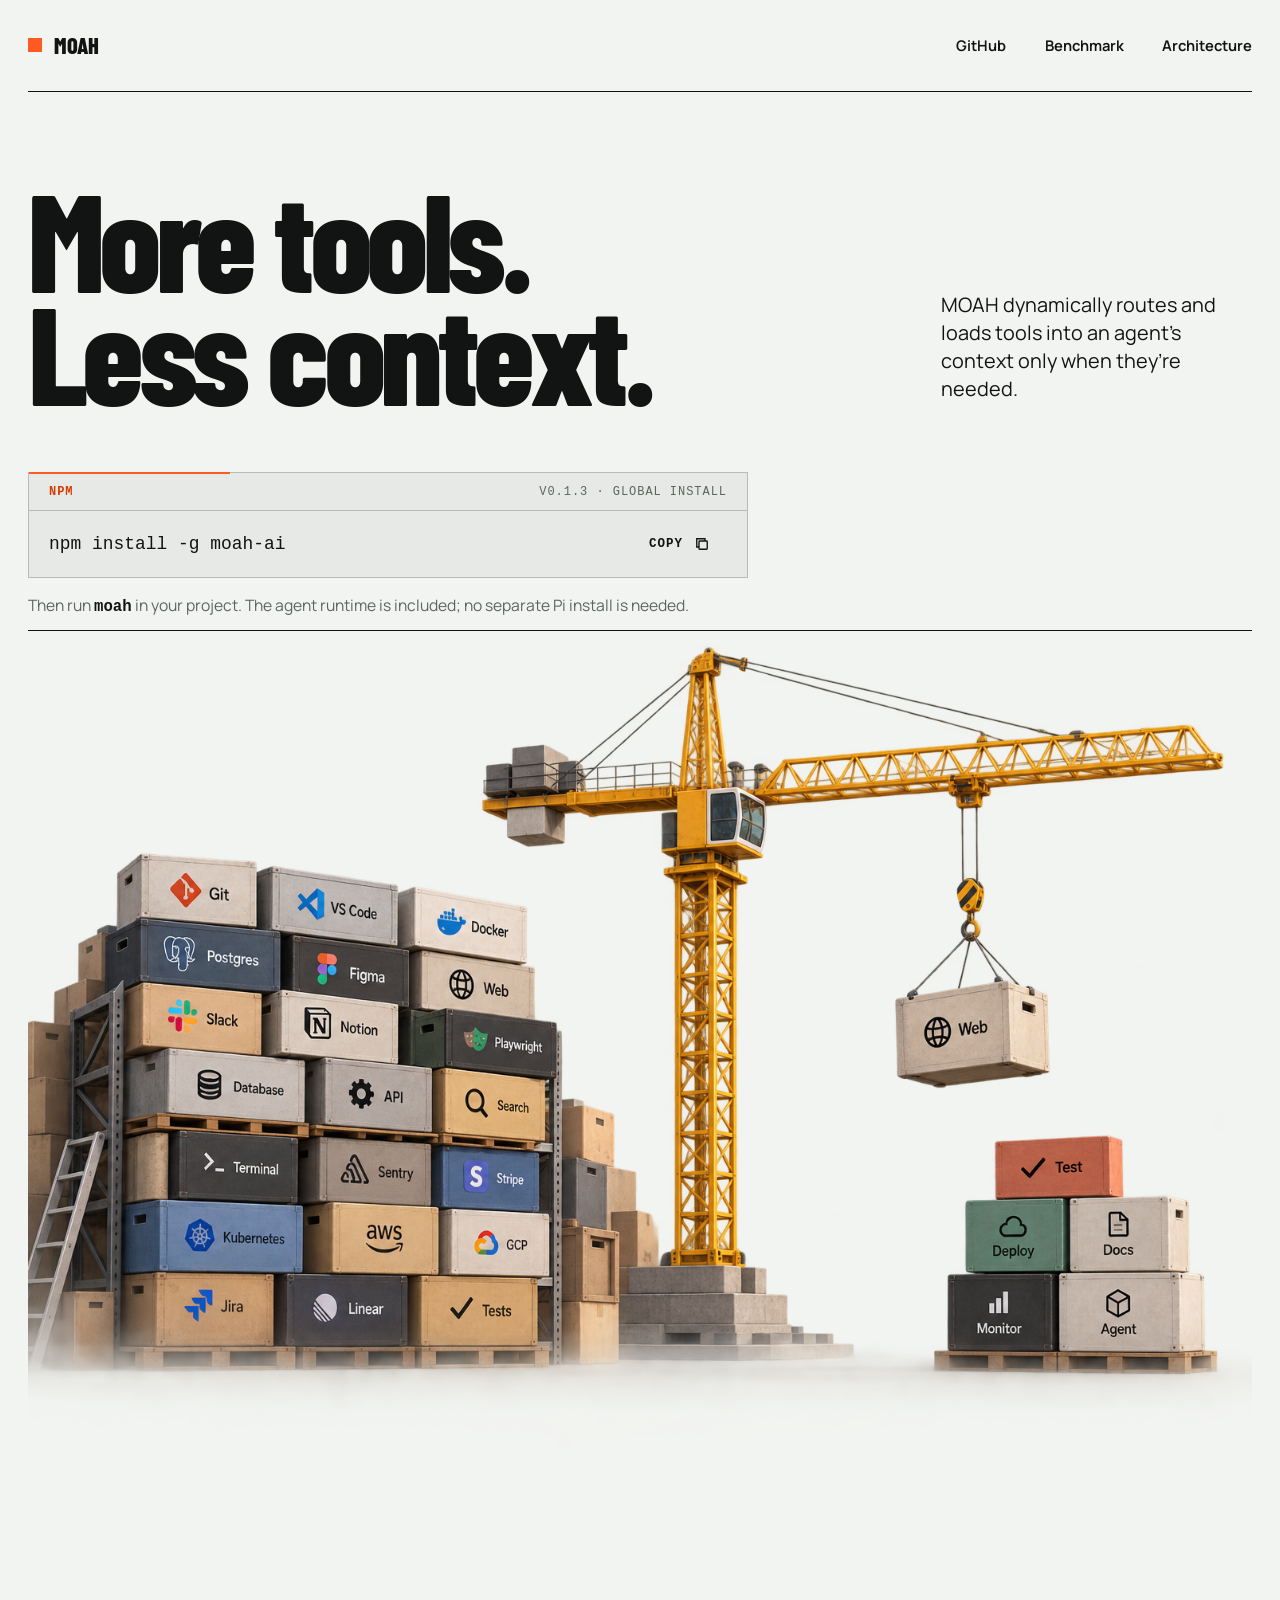
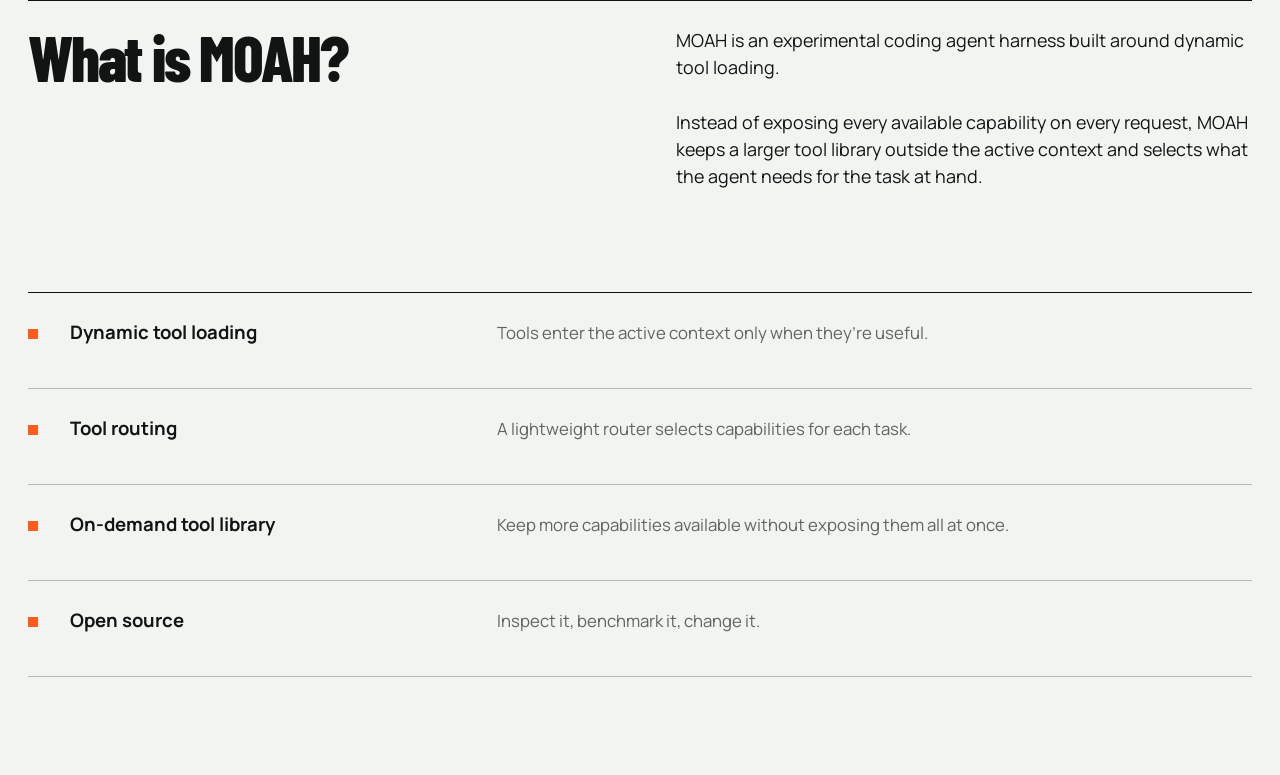
==== index.html @ 162aba28 "Publish standalone MoAH site and installation checks" ====
<!doctype html>
<html lang="en">
<head>
  <meta charset="utf-8">
  <meta name="viewport" content="width=device-width, initial-scale=1">
  <meta name="description" content="MOAH dynamically routes and loads tools into an agent's context only when they're needed.">
  <title>MOAH — More tools. Less context.</title>
  <link rel="icon" href="assets/favicon.svg" type="image/svg+xml">
  <link rel="stylesheet" href="styles.css">
  <script src="script.js" defer></script>
</head>
<body>
  <!--
  THESIS: MOAH is industrial tool logistics for an agent; the interface refuses generic SaaS cards and makes selection visible at hero scale.
  OWN-WORLD: Cool paper, near-black ink, safety-orange signals, hard rules, freight labels, and a single crane illustration.
  STORY: Understand the promise, copy the install command, see many tools become a small active set, then read the four defining capabilities.
  FIRST VIEWPORT: Wordmark and three links above an oversized four-word claim, one-line explanation, install strip, and the crane spanning the lower field.
  FORM: Industrial logistics control sheet, grounded candidate 3; seed cd1e3266.
  FINISH: unreviewed and undocumented is unfinished; this build ends with the finish review, the verdict, and DESIGN.md
  -->
  <a class="skip-link" href="#content">Skip to content</a>
  <header class="site-header">
    <a class="brand" href="./" aria-label="MOAH home"><span aria-hidden="true"></span>MOAH</a>
    <nav class="nav" aria-label="Primary navigation">
      <a href="https://github.com/francescoopiccolo/MoAH" target="_blank" rel="noreferrer">GitHub</a>
      <a href="benchmark/index.html">Benchmark</a>
      <a href="architecture/index.html">Architecture</a>
    </nav>
  </header>

  <main id="content">
    <section class="home-hero" aria-labelledby="hero-title">
      <div class="hero-copy">
        <h1 id="hero-title">More tools.<br>Less context.</h1>
        <p>MOAH dynamically routes and loads tools into an agent’s context only when they’re needed.</p>
      </div>

      <div class="install-block" aria-label="Install MOAH from npm">
        <div class="install-label"><span>npm</span><span>v0.1.3 · global install</span></div>
        <div class="install-command">
          <code>npm install -g moah-ai</code>
          <button class="copy-button" type="button" data-copy="npm install -g moah-ai" aria-label="Copy npm install command">
            <span>COPY</span>
            <svg aria-hidden="true" viewBox="0 0 24 24"><rect x="8" y="8" width="11" height="11" rx="1"/><path d="M16 8V5H5v11h3"/></svg>
          </button>
        </div>
        <span class="copy-status" aria-live="polite"></span>
      </div>
      <p class="launch-note">Then run <code>moah</code> in your project. The agent runtime is included; no separate Pi install is needed.</p>

      <figure class="crane-figure">
        <img src="assets/moah-crane.png" alt="A construction crane lifts the Web tool from a large library of developer tools toward a smaller active set.">
      </figure>
    </section>

    <section class="definition-section" aria-labelledby="what-title">
      <div class="section-heading">
        <h2 id="what-title">What is MOAH?</h2>
        <p>MOAH is an experimental coding agent harness built around dynamic tool loading.</p>
        <p>Instead of exposing every available capability on every request, MOAH keeps a larger tool library outside the active context and selects what the agent needs for the task at hand.</p>
      </div>

      <div class="feature-list">
        <article>
          <span class="feature-mark" aria-hidden="true"></span>
          <h3>Dynamic tool loading</h3>
          <p>Tools enter the active context only when they’re useful.</p>
        </article>
        <article>
          <span class="feature-mark" aria-hidden="true"></span>
          <h3>Tool routing</h3>
          <p>A lightweight router selects capabilities for each task.</p>
        </article>
        <article>
          <span class="feature-mark" aria-hidden="true"></span>
          <h3>On-demand tool library</h3>
          <p>Keep more capabilities available without exposing them all at once.</p>
        </article>
        <article>
          <span class="feature-mark" aria-hidden="true"></span>
          <h3>Open source</h3>
          <p>Inspect it, benchmark it, change it.</p>
        </article>
      </div>
    </section>
  </main>
</body>
</html>
---- styles.css ----
:root {
  color-scheme: light;
  --paper: #f2f4f1;
  --paper-2: #e6e9e5;
  --ink: #111412;
  --muted: #5e655f;
  --rule: #b5bbb6;
  --signal: #ff5a1f;
  --signal-dark: #d63b00;
  --display: "MOAH Display", "Arial Narrow", sans-serif;
  --body: "MOAH Sans", "Helvetica Neue", sans-serif;
  --mono: "SFMono-Regular", Consolas, monospace;
  --page: min(1440px, calc(100vw - 56px));
}

@font-face {
  font-family: "MOAH Display";
  src: url("assets/display.woff2") format("woff2");
  font-weight: 800;
  font-style: normal;
  font-display: swap;
}

@font-face {
  font-family: "MOAH Sans";
  src: url("assets/body.woff2") format("woff2");
  font-weight: 300 800;
  font-style: normal;
  font-display: swap;
}

* { box-sizing: border-box; }

html { scroll-behavior: smooth; }

body {
  margin: 0;
  background: var(--paper);
  color: var(--ink);
  font-family: var(--body);
  font-size: 1rem;
  line-height: 1.5;
  text-rendering: optimizeLegibility;
  -webkit-font-smoothing: antialiased;
}

::selection { background: var(--signal); color: var(--ink); }

:focus-visible { outline: 3px solid var(--signal); outline-offset: 4px; }

a { color: inherit; text-decoration-thickness: 1px; text-underline-offset: 0.26em; }

button { font: inherit; }

.skip-link {
  position: fixed;
  left: 20px;
  top: 16px;
  z-index: 100;
  transform: translateY(-180%);
  background: var(--ink);
  color: var(--paper);
  padding: 10px 14px;
}

.skip-link:focus { transform: translateY(0); }

.site-header {
  width: var(--page);
  min-height: 92px;
  margin: 0 auto;
  display: flex;
  align-items: center;
  justify-content: space-between;
  border-bottom: 1px solid var(--ink);
}

.brand {
  display: inline-flex;
  align-items: center;
  gap: 12px;
  font-family: var(--display);
  font-size: 1.4rem;
  font-weight: 800;
  letter-spacing: -0.02em;
  text-decoration: none;
}

.brand span { width: 14px; height: 14px; background: var(--signal); }

.nav { display: flex; align-items: center; gap: clamp(20px, 3vw, 48px); }

.nav a {
  position: relative;
  padding: 12px 0;
  font-size: 0.92rem;
  font-weight: 650;
  text-decoration: none;
}

.nav a::after {
  content: "";
  position: absolute;
  left: 0;
  right: 100%;
  bottom: 6px;
  height: 2px;
  background: var(--signal);
  transition: right 180ms ease-out;
}

.nav a:hover::after,
.nav a[aria-current="page"]::after { right: 0; }

.home-hero,
.inner-page,
.definition-section { width: var(--page); margin-inline: auto; }

.home-hero { padding-top: clamp(54px, 7vw, 110px); }

.hero-copy { display: grid; grid-template-columns: minmax(0, 1.5fr) minmax(300px, 0.55fr); align-items: end; gap: 64px; }

h1,
h2,
h3,
p { margin-top: 0; }

.hero-copy h1,
.page-hero h1 {
  margin-bottom: 0;
  font-family: var(--display);
  font-size: clamp(4.5rem, 10.8vw, 10rem);
  font-weight: 800;
  letter-spacing: -0.04em;
  line-height: 0.82;
  text-wrap: balance;
}

.hero-copy p {
  max-width: 33rem;
  margin-bottom: 0.3rem;
  font-size: clamp(1.15rem, 1.55vw, 1.5rem);
  line-height: 1.42;
}

.install-block {
  position: relative;
  width: min(720px, 100%);
  margin-top: clamp(40px, 5vw, 64px);
  border: 1px solid var(--rule);
  background: var(--paper-2);
}

.install-label {
  display: flex;
  justify-content: space-between;
  padding: 10px 20px 9px;
  border-bottom: 1px solid var(--rule);
  font-family: var(--mono);
  font-size: 0.75rem;
  text-transform: uppercase;
  letter-spacing: 0.08em;
  color: var(--muted);
}

.install-label span:first-child { color: var(--signal-dark); font-weight: 800; }

.install-command { min-height: 66px; display: flex; align-items: center; justify-content: space-between; gap: 20px; padding: 0 20px; }

.install-command code { font-family: var(--mono); font-size: clamp(1rem, 1.4vw, 1.25rem); }

.copy-button {
  display: inline-flex;
  align-items: center;
  gap: 10px;
  min-width: 112px;
  justify-content: center;
  border: 0;
  background: transparent;
  color: var(--ink);
  padding: 14px 0 14px 18px;
  font-family: var(--mono);
  font-size: 0.78rem;
  font-weight: 800;
  letter-spacing: 0.08em;
  cursor: pointer;
}

.copy-button svg { width: 18px; fill: none; stroke: currentColor; stroke-width: 1.8; }
.copy-button:hover { color: var(--signal-dark); }
.copy-button.is-copied { color: var(--signal-dark); }
.copy-status { position: absolute; width: 1px; height: 1px; overflow: hidden; clip: rect(0 0 0 0); }

.launch-note { margin: 16px 0 0; color: var(--muted); font-size: 0.98rem; }
.launch-note code { color: var(--ink); font-family: var(--mono); font-weight: 700; }

.crane-figure { margin: 10px 0 0; border-top: 1px solid var(--ink); overflow: hidden; }

.crane-figure img {
  display: block;
  width: 100%;
  height: auto;
  aspect-ratio: 3 / 2;
  object-fit: contain;
}

.definition-section { padding: clamp(100px, 12vw, 180px) 0 100px; }

.section-heading { display: grid; grid-template-columns: 1fr 1fr; gap: 28px 72px; border-top: 1px solid var(--ink); padding-top: 26px; }

.section-heading h2,
.states-section > h2,
.strategies-section > h2,
.results-section > h2,
.against-section > h2 {
  grid-row: span 2;
  font-family: var(--display);
  font-size: clamp(2.7rem, 5vw, 5.2rem);
  line-height: 0.95;
  letter-spacing: -0.035em;
}

.section-heading p { max-width: 65ch; margin-bottom: 0; font-size: 1.12rem; }

.feature-list { margin-top: clamp(64px, 8vw, 120px); border-top: 1px solid var(--ink); }

.feature-list article {
  display: grid;
  grid-template-columns: 22px minmax(220px, 0.7fr) 1.3fr;
  gap: 20px;
  align-items: baseline;
  min-height: 96px;
  padding: 26px 0;
  border-bottom: 1px solid var(--rule);
}

.feature-mark { width: 10px; height: 10px; background: var(--signal); }
.feature-list h3 { margin: 0; font-size: 1.16rem; }
.feature-list p { margin: 0; color: var(--muted); font-size: 1.05rem; }

.inner-page { padding-bottom: 120px; }

.page-hero { display: grid; grid-template-columns: 1.6fr 0.7fr; align-items: end; gap: 64px; min-height: 470px; padding: 76px 0 64px; }

.page-hero h1 { font-size: clamp(4.2rem, 9vw, 8.5rem); }

.page-hero > p { max-width: 38rem; margin-bottom: 0.4rem; font-size: clamp(1.16rem, 1.5vw, 1.45rem); }

.architecture-diagram {
  display: grid;
  grid-template-columns: minmax(180px, 1fr) minmax(90px, 0.5fr) minmax(180px, 0.8fr) minmax(90px, 0.5fr) minmax(180px, 1fr);
  gap: 26px;
  align-items: center;
  min-height: 510px;
  padding: 48px;
  background: var(--ink);
  color: var(--paper);
}

.diagram-column { align-self: stretch; display: flex; flex-direction: column; }
.diagram-label { margin: 0; font-family: var(--mono); text-transform: uppercase; letter-spacing: 0.1em; font-size: 0.75rem; color: var(--signal); }
.diagram-sub { margin: 4px 0 30px; font-family: var(--display); font-size: 1.35rem; font-weight: 700; }

.tool-stack { display: grid; gap: 8px; margin-top: auto; }
.tool-stack span { display: block; border: 1px solid #6c746e; padding: 9px 12px; font-family: var(--mono); font-size: 0.86rem; }
.active-stack span { border-color: #9ea59f; }
.active-stack .accent-tool { background: var(--signal); color: var(--ink); border-color: var(--signal); font-weight: 800; }

.router-core { margin: auto 0; min-height: 180px; display: grid; place-items: center; align-content: center; border: 1px solid var(--signal); }
.router-core span { font-family: var(--display); font-size: 4rem; font-weight: 850; color: var(--signal); line-height: 1; }
.router-core small { font-family: var(--mono); text-transform: uppercase; letter-spacing: 0.12em; }

.route-line { display: flex; align-items: center; }
.route-line span { height: 1px; flex: 1; background: #6c746e; }
.route-line svg { width: 44px; fill: none; stroke: var(--signal); stroke-width: 1.5; }

.states-section,
.strategies-section,
.results-section,
.against-section { padding-top: clamp(100px, 12vw, 170px); }

.states-list { margin-top: 46px; border-top: 1px solid var(--ink); }
.states-list article { display: grid; grid-template-columns: 0.75fr 1.25fr; gap: 60px; padding: 30px 0; border-bottom: 1px solid var(--rule); }
.states-list h3 { margin: 0; font-family: var(--mono); font-size: 0.82rem; text-transform: uppercase; letter-spacing: 0.08em; }
.states-list p { margin: 0; font-size: 1.15rem; }

.strategy-list { display: grid; grid-template-columns: repeat(3, 1fr); margin-top: 46px; border-top: 1px solid var(--ink); border-bottom: 1px solid var(--ink); }
.strategy-list article { min-height: 230px; padding: 28px 32px 36px 0; }
.strategy-list article + article { padding-left: 32px; border-left: 1px solid var(--rule); }
.strategy-list h3 { font-family: var(--display); font-size: 2rem; letter-spacing: -0.025em; }
.strategy-list p { max-width: 28ch; color: var(--muted); }

.benchmark-hero { min-height: 530px; }

.results-section > h2,
.against-section > h2 { margin-bottom: 46px; }

.table-wrap { overflow-x: auto; border-top: 1px solid var(--ink); border-bottom: 1px solid var(--ink); }
table { width: 100%; min-width: 760px; border-collapse: collapse; font-variant-numeric: tabular-nums; }
th, td { padding: 24px 28px; text-align: left; border-bottom: 1px solid var(--rule); font-size: 1.1rem; }
thead th { font-family: var(--mono); font-size: 0.78rem; text-transform: uppercase; letter-spacing: 0.08em; }
tbody th { font-weight: 600; }
tbody tr:last-child th, tbody tr:last-child td { border-bottom: 0; }
.moah-column { background: var(--signal); color: var(--ink); font-weight: 800; }

.benchmark-note { display: grid; grid-template-columns: 0.9fr 1.1fr; gap: 64px; padding: 38px 0; border-bottom: 1px solid var(--ink); }
.benchmark-note h3 { margin: 0; font-family: var(--display); font-size: clamp(2rem, 3.5vw, 3.6rem); line-height: 1; letter-spacing: -0.03em; }
.benchmark-note p { max-width: 58ch; margin: 0; font-size: 1.1rem; }

.big-metrics { display: grid; grid-template-columns: 1fr 1fr; border-top: 1px solid var(--ink); border-bottom: 1px solid var(--ink); }
.big-metrics article { padding: 42px 50px 52px 0; }
.big-metrics article + article { padding-left: 50px; border-left: 1px solid var(--ink); }
.big-metrics strong { display: block; font-family: var(--display); font-size: clamp(5.5rem, 12vw, 11rem); line-height: 0.82; letter-spacing: -0.04em; color: var(--signal-dark); }
.big-metrics h3 { margin: 24px 0 10px; font-size: 1.3rem; }
.big-metrics p { max-width: 38ch; margin: 0; color: var(--muted); }

.source-links { display: flex; gap: clamp(24px, 4vw, 64px); flex-wrap: wrap; padding: 34px 0; }
.source-links a { display: inline-flex; align-items: center; gap: 9px; font-weight: 700; }
.source-links svg { width: 18px; fill: none; stroke: currentColor; stroke-width: 1.5; }

.visually-hidden { position: absolute; width: 1px; height: 1px; overflow: hidden; clip: rect(0 0 0 0); white-space: nowrap; }

@media (max-width: 900px) {
  :root { --page: min(100% - 36px, 760px); }
  .site-header { min-height: 78px; }
  .hero-copy,
  .page-hero,
  .section-heading { grid-template-columns: 1fr; }
  .hero-copy { gap: 30px; }
  .hero-copy h1,
  .page-hero h1 { font-size: clamp(4rem, 17vw, 7rem); }
  .page-hero { min-height: 0; padding: 70px 0 54px; gap: 34px; }
  .section-heading h2 { grid-row: auto; margin-bottom: 18px; }
  .architecture-diagram { grid-template-columns: 1fr; gap: 18px; padding: 28px; }
  .diagram-column { min-height: 0; }
  .tool-stack { margin-top: 0; }
  .route-line { height: 56px; justify-content: center; transform: rotate(90deg); }
  .route-line span { display: none; }
  .route-line svg { width: 54px; }
  .router-core { min-height: 150px; }
  .strategy-list { grid-template-columns: 1fr; }
  .strategy-list article { min-height: 0; padding: 28px 0; }
  .strategy-list article + article { padding-left: 0; border-left: 0; border-top: 1px solid var(--rule); }
  .benchmark-note { grid-template-columns: 1fr; gap: 28px; }
  .big-metrics { grid-template-columns: 1fr; }
  .big-metrics article { padding: 42px 0; }
  .big-metrics article + article { padding-left: 0; border-left: 0; border-top: 1px solid var(--ink); }
}

@media (max-width: 620px) {
  :root { --page: calc(100% - 28px); }
  .site-header { align-items: flex-start; padding: 20px 0 16px; gap: 22px; }
  .brand { font-size: 1.1rem; }
  .brand span { width: 11px; height: 11px; }
  .nav { gap: 14px; justify-content: flex-end; flex-wrap: wrap; }
  .nav a { padding: 2px 0 8px; font-size: 0.8rem; }
  .nav a::after { bottom: 2px; }
  .home-hero { padding-top: 54px; }
  .hero-copy h1,
  .page-hero h1 { font-size: clamp(3.7rem, 19vw, 5rem); line-height: 0.86; }
  .hero-copy p,
  .page-hero > p { font-size: 1.08rem; }
  .install-block { margin-top: 42px; }
  .install-label span:last-child { display: none; }
  .install-command { min-height: 66px; }
  .install-command code { font-size: 0.88rem; }
  .copy-button { min-width: 40px; padding-left: 8px; }
  .copy-button span { position: absolute; width: 1px; height: 1px; overflow: hidden; clip: rect(0 0 0 0); }
  .crane-figure { margin-top: 0; }
  .crane-figure img { width: 100%; margin-left: 0; }
  .definition-section { padding-top: 90px; }
  .feature-list article { grid-template-columns: 16px 1fr; gap: 9px 12px; padding: 22px 0; }
  .feature-list p { grid-column: 2; }
  .states-list article { grid-template-columns: 1fr; gap: 8px; padding: 24px 0; }
  .architecture-diagram { margin-inline: -14px; }
  .results-section > h2,
  .against-section > h2 { font-size: 2.9rem; }
  table { min-width: 0; table-layout: fixed; }
  thead th:first-child,
  tbody th { width: 36%; }
  th,
  td { padding: 17px 6px; font-size: 0.86rem; }
  thead th { font-size: 0.62rem; letter-spacing: 0.04em; }
  .source-links { flex-direction: column; gap: 18px; }
}

@media (prefers-reduced-motion: no-preference) {
  .install-block::before {
    content: "";
    position: absolute;
    left: 0;
    top: -1px;
    width: 28%;
    height: 2px;
    background: var(--signal);
    transform-origin: left;
    animation: signal-draw 720ms cubic-bezier(.16, 1, .3, 1) both;
    pointer-events: none;
  }
  @keyframes signal-draw { from { transform: scaleX(0); } to { transform: scaleX(1); } }
}
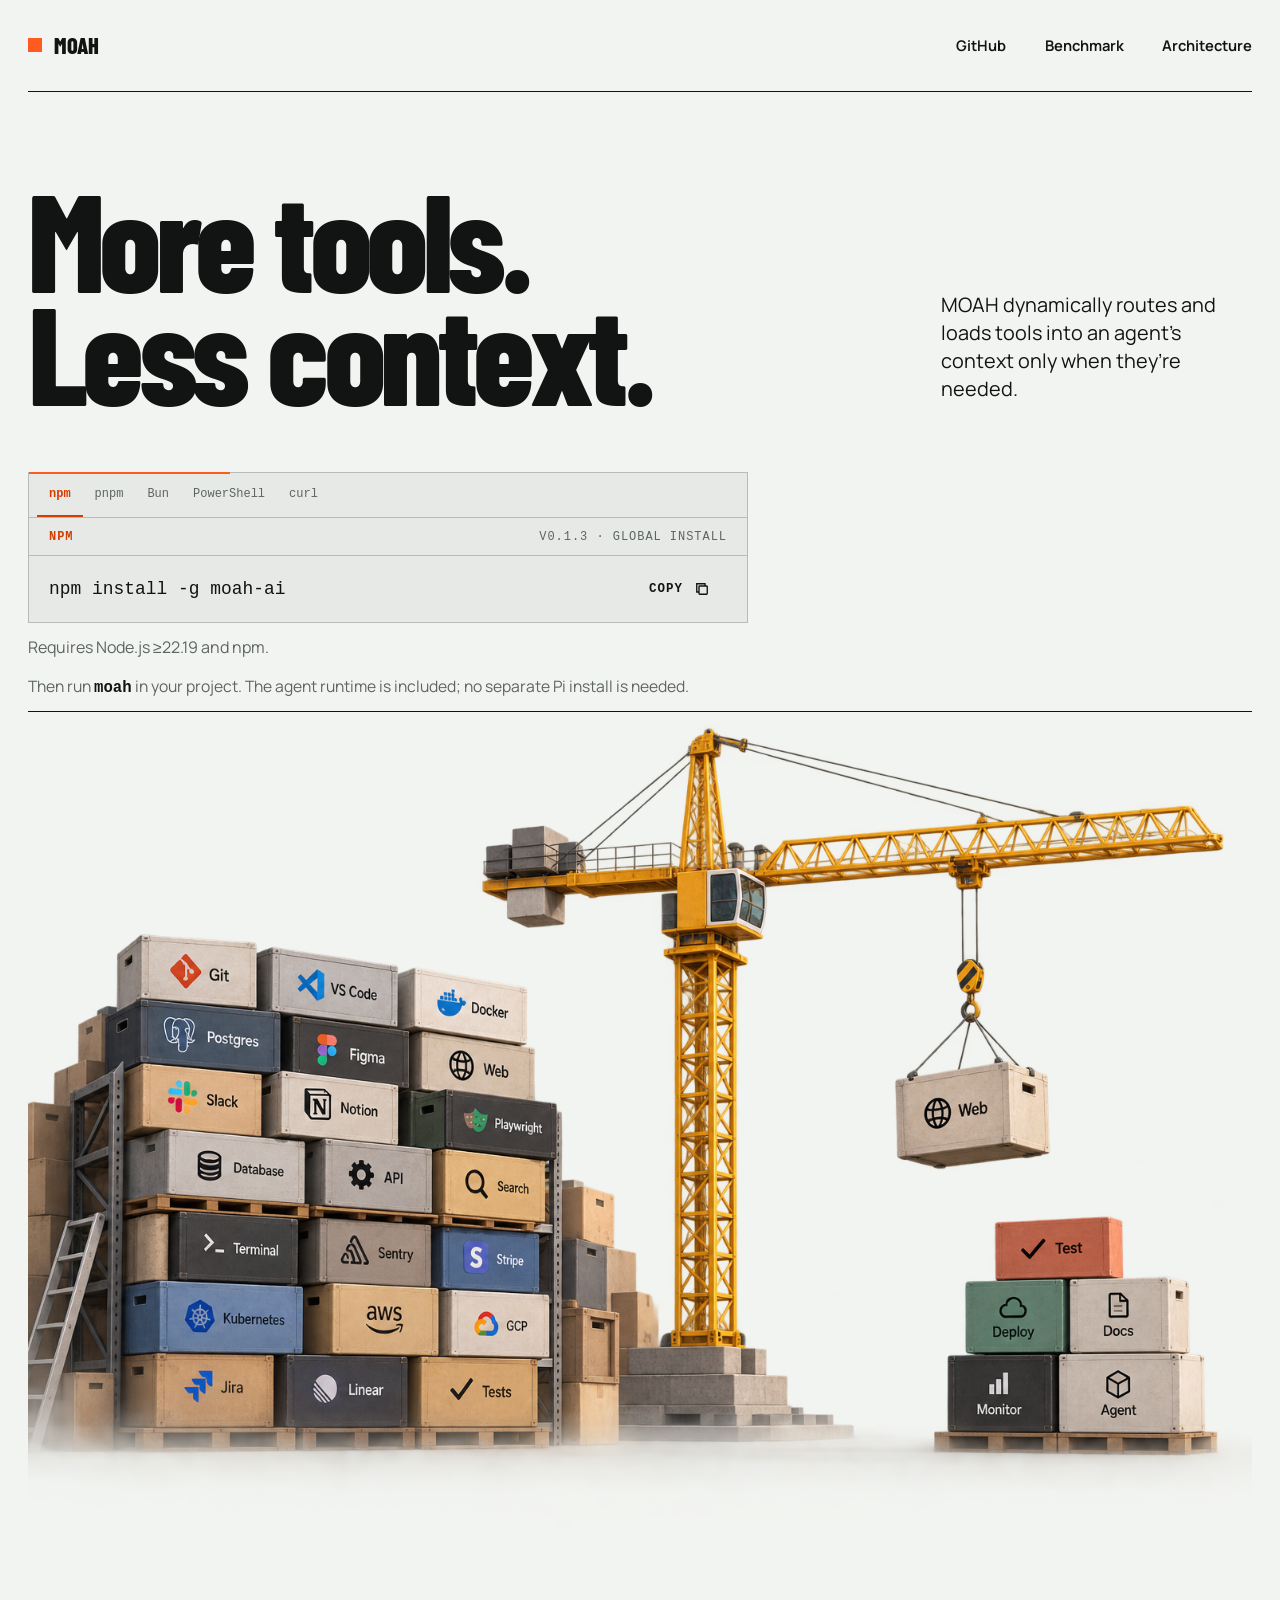
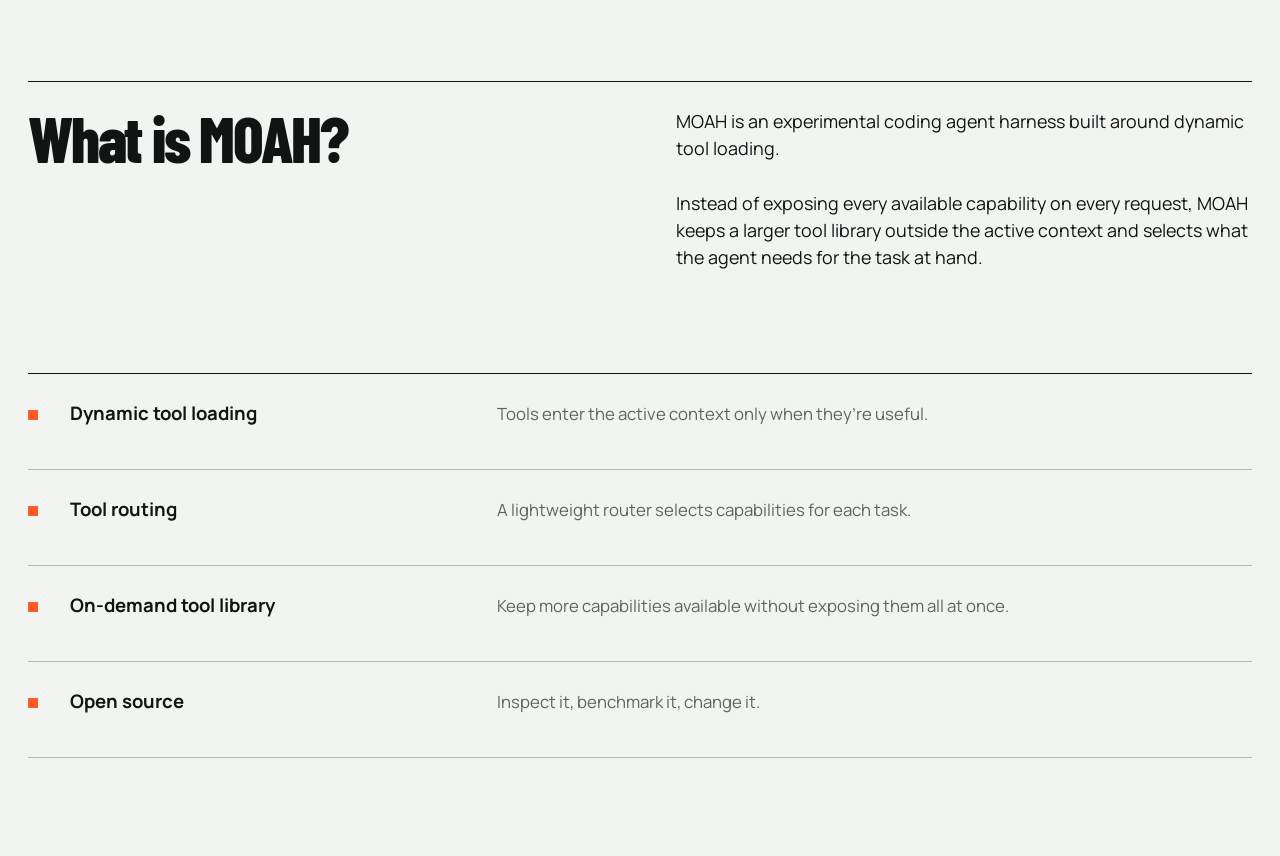
==== commit 91e39245: "Add verified npm pnpm Bun PowerShell and curl install methods" ====
--- a/index.html
+++ b/index.html
@@ -35,10 +35,17 @@
         <p>MOAH dynamically routes and loads tools into an agent’s context only when they’re needed.</p>
       </div>
 
-      <div class="install-block" aria-label="Install MOAH from npm">
-        <div class="install-label"><span>npm</span><span>v0.1.3 · global install</span></div>
+      <div class="install-block" aria-label="Install MOAH">
+        <div class="install-methods" role="group" aria-label="Installation method" hidden>
+          <button type="button" aria-pressed="true" data-method="npm" data-command="npm install -g moah-ai" data-requirements="Requires Node.js ≥22.19 and npm.">npm</button>
+          <button type="button" aria-pressed="false" data-method="pnpm" data-command="pnpm add -g moah-ai@0.1.3" data-requirements="Requires Node.js ≥22.19 and pnpm. If the global bin directory is missing, run pnpm setup and open a new terminal.">pnpm</button>
+          <button type="button" aria-pressed="false" data-method="Bun" data-command="bun add -g moah-ai" data-requirements="Requires Bun and Node.js ≥22.19. MoAH runs on Node.js.">Bun</button>
+          <button type="button" aria-pressed="false" data-method="PowerShell" data-command="irm https://francescoopiccolo.github.io/moah-website/install.ps1 | iex" data-requirements="Windows · requires Node.js ≥22.19 and npm. Installs for your user. Open a new terminal afterward; use moah.cmd if PowerShell blocks moah.ps1.">PowerShell</button>
+          <button type="button" aria-pressed="false" data-method="curl" data-command="curl -fsSL https://francescoopiccolo.github.io/moah-website/install.sh | sh" data-requirements="macOS / Linux · requires curl, Node.js ≥22.19 and npm. Installs for your user. Open a new terminal afterward.">curl</button>
+        </div>
+        <div class="install-label"><span id="install-method">npm</span><span>v0.1.3 · global install</span></div>
         <div class="install-command">
-          <code>npm install -g moah-ai</code>
+          <code id="install-code">npm install -g moah-ai</code>
           <button class="copy-button" type="button" data-copy="npm install -g moah-ai" aria-label="Copy npm install command">
             <span>COPY</span>
             <svg aria-hidden="true" viewBox="0 0 24 24"><rect x="8" y="8" width="11" height="11" rx="1"/><path d="M16 8V5H5v11h3"/></svg>
@@ -46,6 +53,7 @@
         </div>
         <span class="copy-status" aria-live="polite"></span>
       </div>
+      <p class="install-requirements" id="install-requirements">Requires Node.js ≥22.19 and npm.</p>
       <p class="launch-note">Then run <code>moah</code> in your project. The agent runtime is included; no separate Pi install is needed.</p>
 
       <figure class="crane-figure">
--- a/styles.css
+++ b/styles.css
@@ -165,9 +165,16 @@
 
 .install-label span:first-child { color: var(--signal-dark); font-weight: 800; }
 
+.install-methods { display: flex; flex-wrap: wrap; padding: 0 8px; border-bottom: 1px solid var(--rule); }
+.install-methods[hidden] { display: none; }
+.install-methods button { min-height: 44px; padding: 10px 12px; border: 0; border-bottom: 2px solid transparent; background: transparent; font-family: var(--mono); font-size: 0.75rem; color: var(--muted); cursor: pointer; }
+.install-methods button:hover { color: var(--ink); }
+.install-methods button[aria-pressed="true"] { color: var(--signal-dark); border-bottom-color: var(--signal-dark); font-weight: 800; }
+.install-requirements { max-width: 65ch; margin: 12px 0 0; color: var(--muted); font-size: 1rem; }
+
 .install-command { min-height: 66px; display: flex; align-items: center; justify-content: space-between; gap: 20px; padding: 0 20px; }
 
-.install-command code { font-family: var(--mono); font-size: clamp(1rem, 1.4vw, 1.25rem); }
+.install-command code { min-width: 0; padding-block: 16px; overflow-wrap: anywhere; font-family: var(--mono); font-size: clamp(1rem, 1.4vw, 1.25rem); }
 
 .copy-button {
   display: inline-flex;
@@ -190,6 +197,7 @@
 .copy-button:hover { color: var(--signal-dark); }
 .copy-button.is-copied { color: var(--signal-dark); }
 .copy-status { position: absolute; width: 1px; height: 1px; overflow: hidden; clip: rect(0 0 0 0); }
+.copy-status.is-error { position: static; display: block; width: auto; height: auto; clip: auto; padding: 0 20px 16px; color: var(--signal-dark); }
 
 .launch-note { margin: 16px 0 0; color: var(--muted); font-size: 0.98rem; }
 .launch-note code { color: var(--ink); font-family: var(--mono); font-weight: 700; }
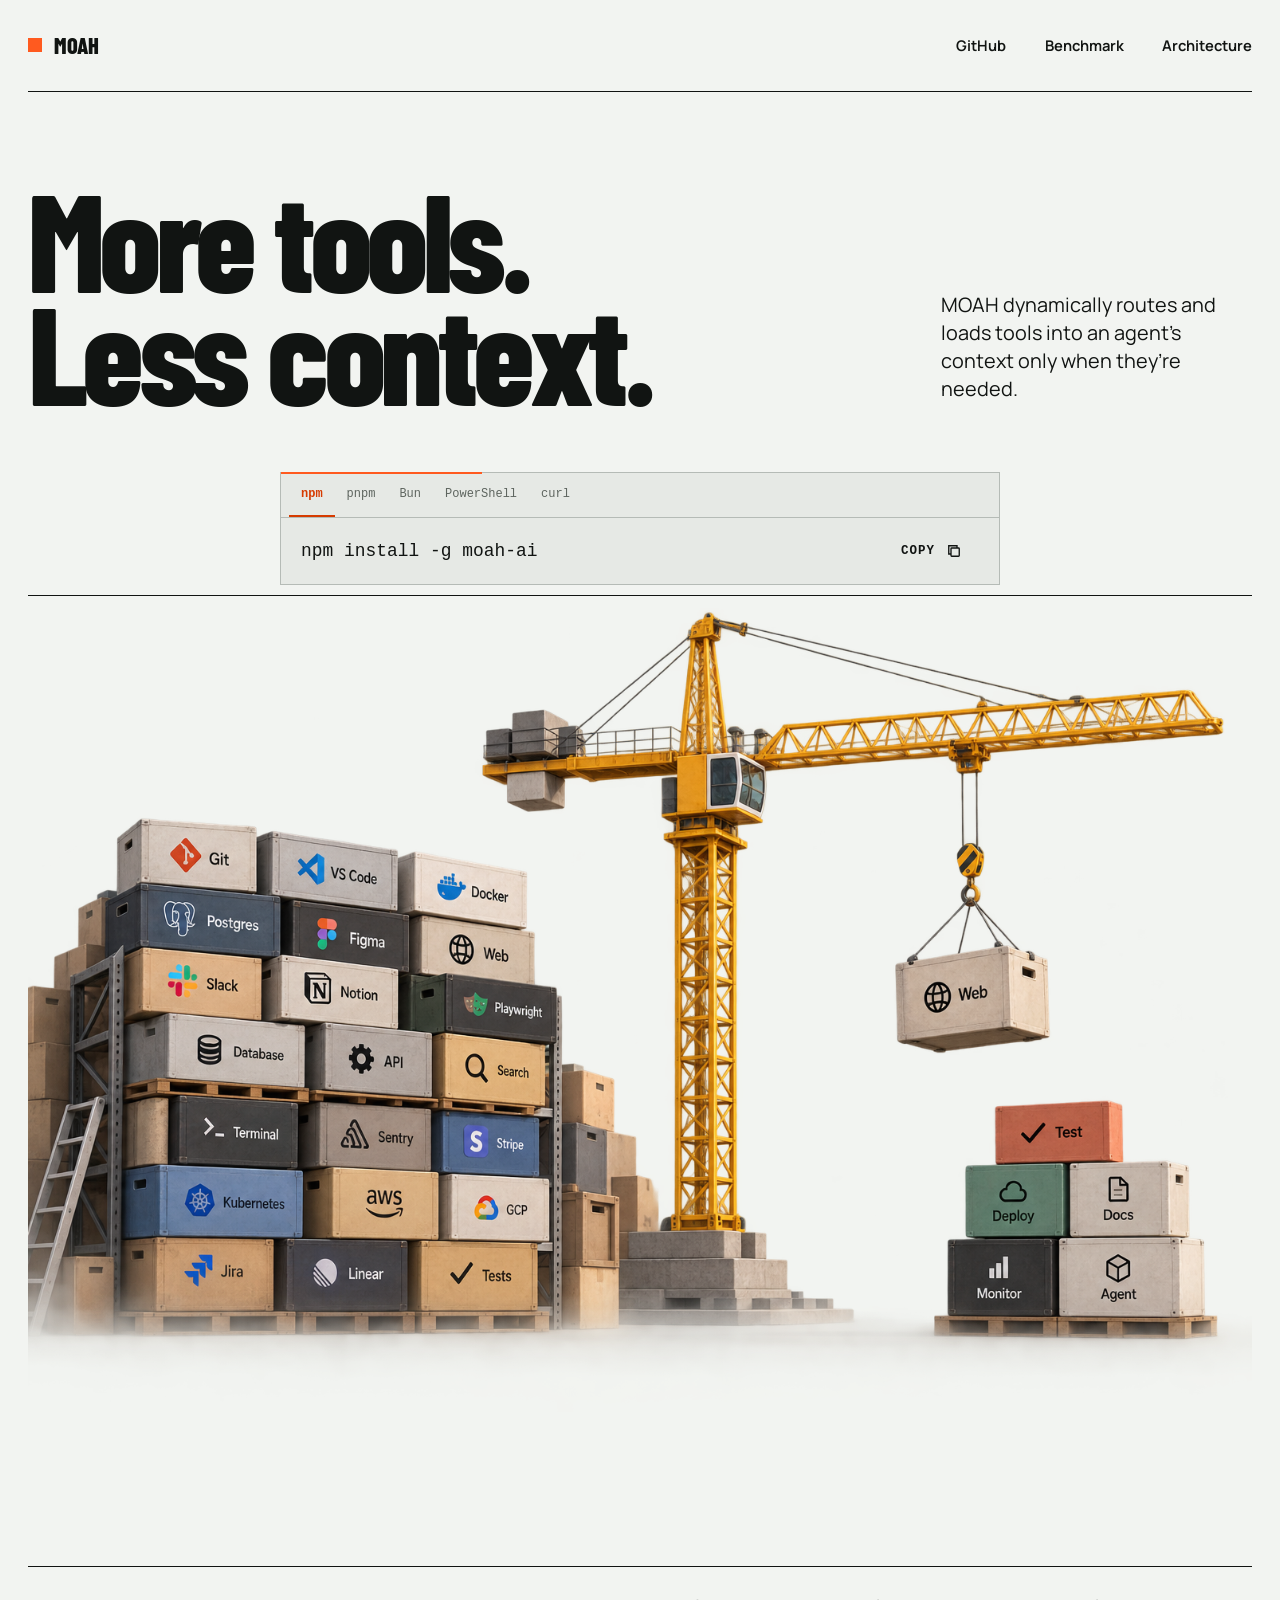
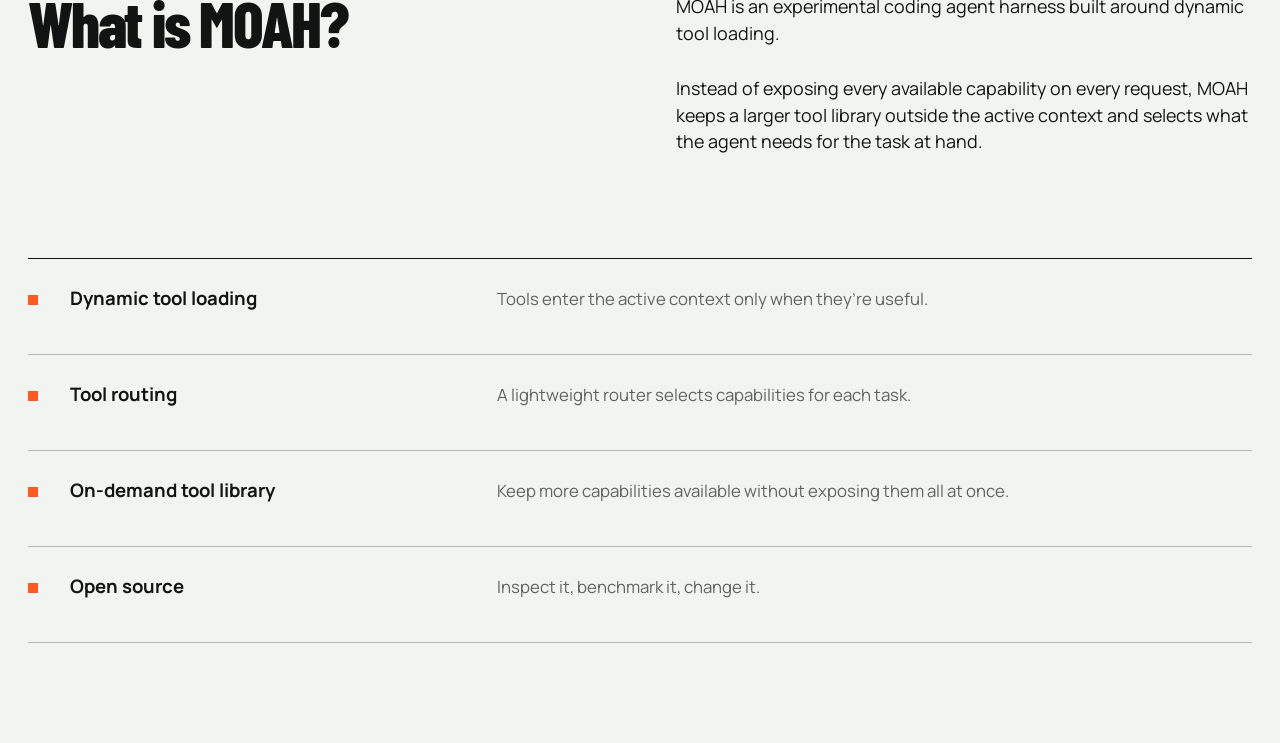
==== commit 6a3427e8: "Simplify and center installation banner" ====
--- a/index.html
+++ b/index.html
@@ -37,13 +37,12 @@
 
       <div class="install-block" aria-label="Install MOAH">
         <div class="install-methods" role="group" aria-label="Installation method" hidden>
-          <button type="button" aria-pressed="true" data-method="npm" data-command="npm install -g moah-ai" data-requirements="Requires Node.js ≥22.19 and npm.">npm</button>
-          <button type="button" aria-pressed="false" data-method="pnpm" data-command="pnpm add -g moah-ai@0.1.3" data-requirements="Requires Node.js ≥22.19 and pnpm. If the global bin directory is missing, run pnpm setup and open a new terminal.">pnpm</button>
-          <button type="button" aria-pressed="false" data-method="Bun" data-command="bun add -g moah-ai" data-requirements="Requires Bun and Node.js ≥22.19. MoAH runs on Node.js.">Bun</button>
-          <button type="button" aria-pressed="false" data-method="PowerShell" data-command="irm https://francescoopiccolo.github.io/moah-website/install.ps1 | iex" data-requirements="Windows · requires Node.js ≥22.19 and npm. Installs for your user. Open a new terminal afterward; use moah.cmd if PowerShell blocks moah.ps1.">PowerShell</button>
-          <button type="button" aria-pressed="false" data-method="curl" data-command="curl -fsSL https://francescoopiccolo.github.io/moah-website/install.sh | sh" data-requirements="macOS / Linux · requires curl, Node.js ≥22.19 and npm. Installs for your user. Open a new terminal afterward.">curl</button>
+          <button type="button" aria-pressed="true" data-method="npm" data-command="npm install -g moah-ai">npm</button>
+          <button type="button" aria-pressed="false" data-method="pnpm" data-command="pnpm add -g moah-ai@0.1.3">pnpm</button>
+          <button type="button" aria-pressed="false" data-method="Bun" data-command="bun add -g moah-ai">Bun</button>
+          <button type="button" aria-pressed="false" data-method="PowerShell" data-command="irm https://francescoopiccolo.github.io/moah-website/install.ps1 | iex">PowerShell</button>
+          <button type="button" aria-pressed="false" data-method="curl" data-command="curl -fsSL https://francescoopiccolo.github.io/moah-website/install.sh | sh">curl</button>
         </div>
-        <div class="install-label"><span id="install-method">npm</span><span>v0.1.3 · global install</span></div>
         <div class="install-command">
           <code id="install-code">npm install -g moah-ai</code>
           <button class="copy-button" type="button" data-copy="npm install -g moah-ai" aria-label="Copy npm install command">
@@ -53,8 +52,6 @@
         </div>
         <span class="copy-status" aria-live="polite"></span>
       </div>
-      <p class="install-requirements" id="install-requirements">Requires Node.js ≥22.19 and npm.</p>
-      <p class="launch-note">Then run <code>moah</code> in your project. The agent runtime is included; no separate Pi install is needed.</p>
 
       <figure class="crane-figure">
         <img src="assets/moah-crane.png" alt="A construction crane lifts the Web tool from a large library of developer tools toward a smaller active set.">
--- a/styles.css
+++ b/styles.css
@@ -147,30 +147,16 @@
   position: relative;
   width: min(720px, 100%);
   margin-top: clamp(40px, 5vw, 64px);
+  margin-inline: auto;
   border: 1px solid var(--rule);
   background: var(--paper-2);
 }
-
-.install-label {
-  display: flex;
-  justify-content: space-between;
-  padding: 10px 20px 9px;
-  border-bottom: 1px solid var(--rule);
-  font-family: var(--mono);
-  font-size: 0.75rem;
-  text-transform: uppercase;
-  letter-spacing: 0.08em;
-  color: var(--muted);
-}
-
-.install-label span:first-child { color: var(--signal-dark); font-weight: 800; }
 
 .install-methods { display: flex; flex-wrap: wrap; padding: 0 8px; border-bottom: 1px solid var(--rule); }
 .install-methods[hidden] { display: none; }
 .install-methods button { min-height: 44px; padding: 10px 12px; border: 0; border-bottom: 2px solid transparent; background: transparent; font-family: var(--mono); font-size: 0.75rem; color: var(--muted); cursor: pointer; }
 .install-methods button:hover { color: var(--ink); }
 .install-methods button[aria-pressed="true"] { color: var(--signal-dark); border-bottom-color: var(--signal-dark); font-weight: 800; }
-.install-requirements { max-width: 65ch; margin: 12px 0 0; color: var(--muted); font-size: 1rem; }
 
 .install-command { min-height: 66px; display: flex; align-items: center; justify-content: space-between; gap: 20px; padding: 0 20px; }
 
@@ -199,8 +185,6 @@
 .copy-status { position: absolute; width: 1px; height: 1px; overflow: hidden; clip: rect(0 0 0 0); }
 .copy-status.is-error { position: static; display: block; width: auto; height: auto; clip: auto; padding: 0 20px 16px; color: var(--signal-dark); }
 
-.launch-note { margin: 16px 0 0; color: var(--muted); font-size: 0.98rem; }
-.launch-note code { color: var(--ink); font-family: var(--mono); font-weight: 700; }
 
 .crane-figure { margin: 10px 0 0; border-top: 1px solid var(--ink); overflow: hidden; }
 
@@ -369,7 +353,6 @@
   .hero-copy p,
   .page-hero > p { font-size: 1.08rem; }
   .install-block { margin-top: 42px; }
-  .install-label span:last-child { display: none; }
   .install-command { min-height: 66px; }
   .install-command code { font-size: 0.88rem; }
   .copy-button { min-width: 40px; padding-left: 8px; }
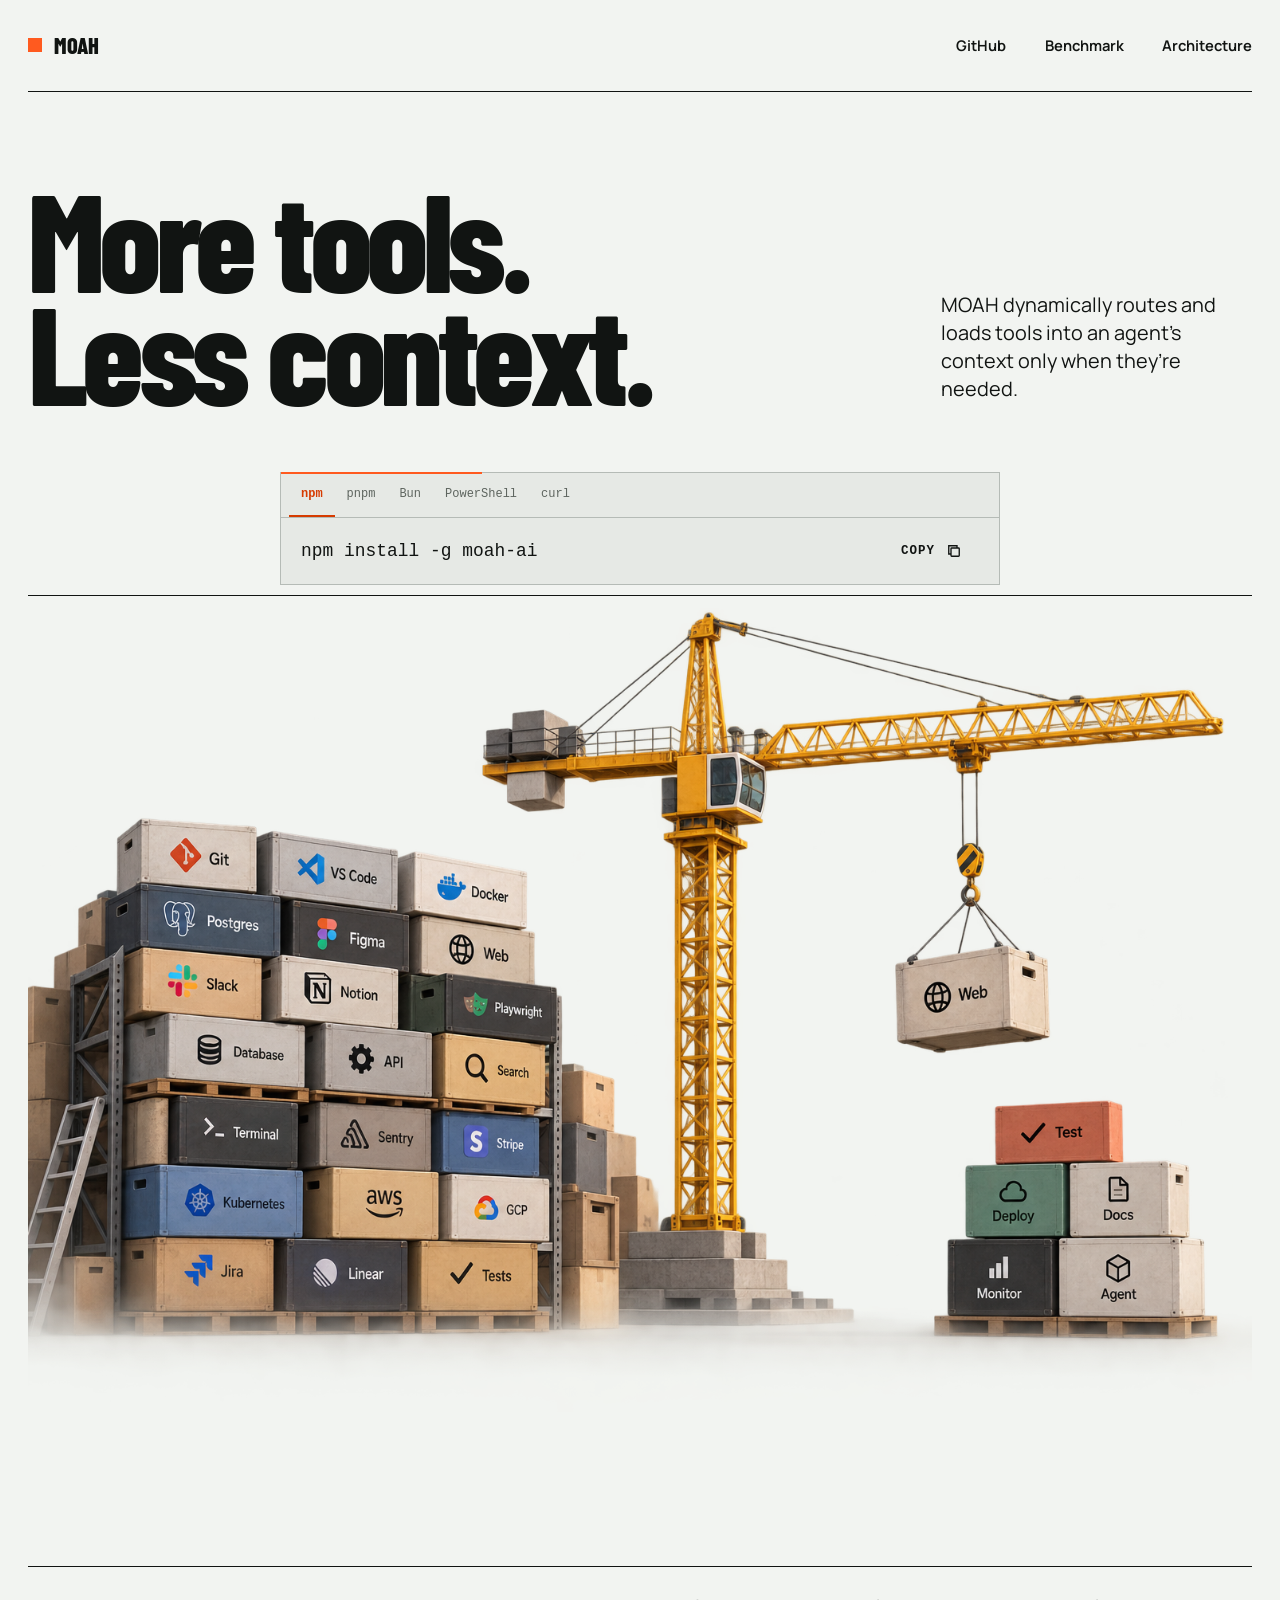
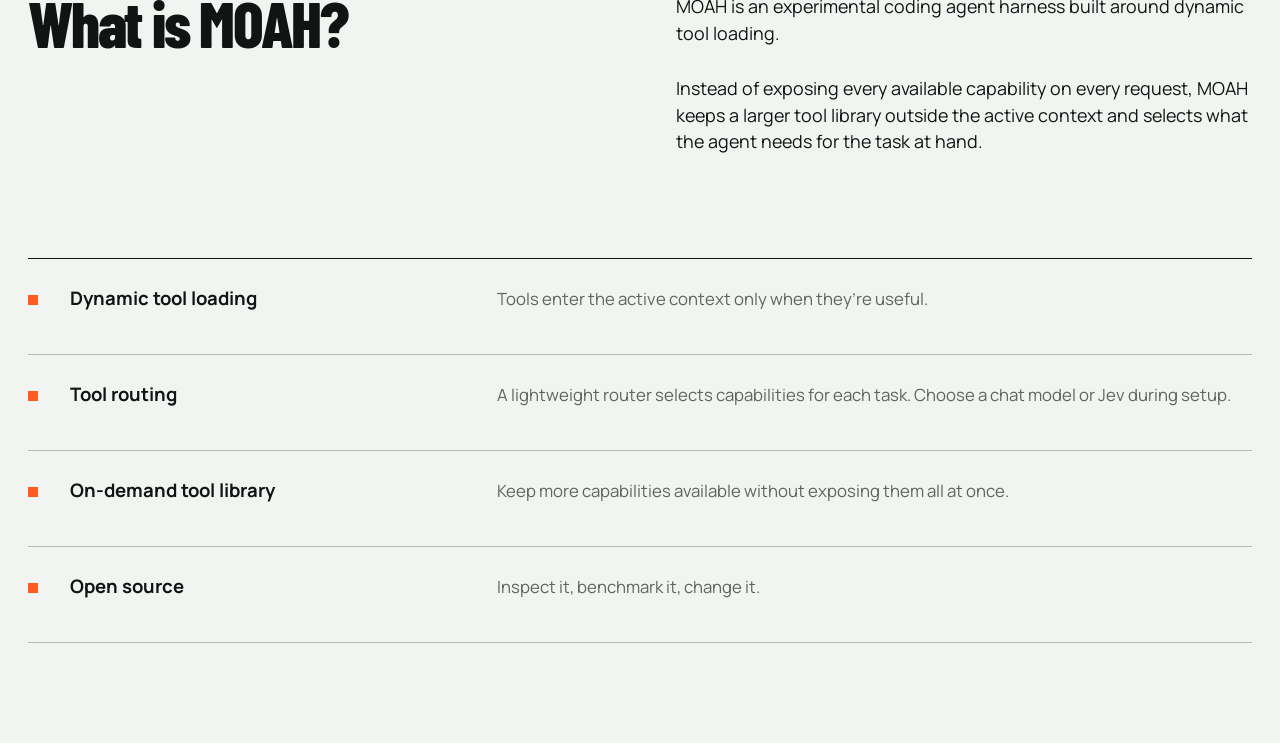
==== commit 3f510821: "Update installation and router choices for MoAH v0.1.4" ====
--- a/index.html
+++ b/index.html
@@ -6,8 +6,8 @@
   <meta name="description" content="MOAH dynamically routes and loads tools into an agent's context only when they're needed.">
   <title>MOAH — More tools. Less context.</title>
   <link rel="icon" href="assets/favicon.svg" type="image/svg+xml">
-  <link rel="stylesheet" href="styles.css">
-  <script src="script.js" defer></script>
+  <link rel="stylesheet" href="styles.css?v=ab5ec9f4a372">
+  <script src="script.js?v=ad188e72ef00" defer></script>
 </head>
 <body>
   <!--
@@ -38,7 +38,7 @@
       <div class="install-block" aria-label="Install MOAH">
         <div class="install-methods" role="group" aria-label="Installation method" hidden>
           <button type="button" aria-pressed="true" data-method="npm" data-command="npm install -g moah-ai">npm</button>
-          <button type="button" aria-pressed="false" data-method="pnpm" data-command="pnpm add -g moah-ai@0.1.3">pnpm</button>
+          <button type="button" aria-pressed="false" data-method="pnpm" data-command="pnpm add -g moah-ai@0.1.4">pnpm</button>
           <button type="button" aria-pressed="false" data-method="Bun" data-command="bun add -g moah-ai">Bun</button>
           <button type="button" aria-pressed="false" data-method="PowerShell" data-command="irm https://francescoopiccolo.github.io/moah-website/install.ps1 | iex">PowerShell</button>
           <button type="button" aria-pressed="false" data-method="curl" data-command="curl -fsSL https://francescoopiccolo.github.io/moah-website/install.sh | sh">curl</button>
@@ -74,7 +74,7 @@
         <article>
           <span class="feature-mark" aria-hidden="true"></span>
           <h3>Tool routing</h3>
-          <p>A lightweight router selects capabilities for each task.</p>
+          <p>A lightweight router selects capabilities for each task. Choose a chat model or Jev during setup.</p>
         </article>
         <article>
           <span class="feature-mark" aria-hidden="true"></span>
